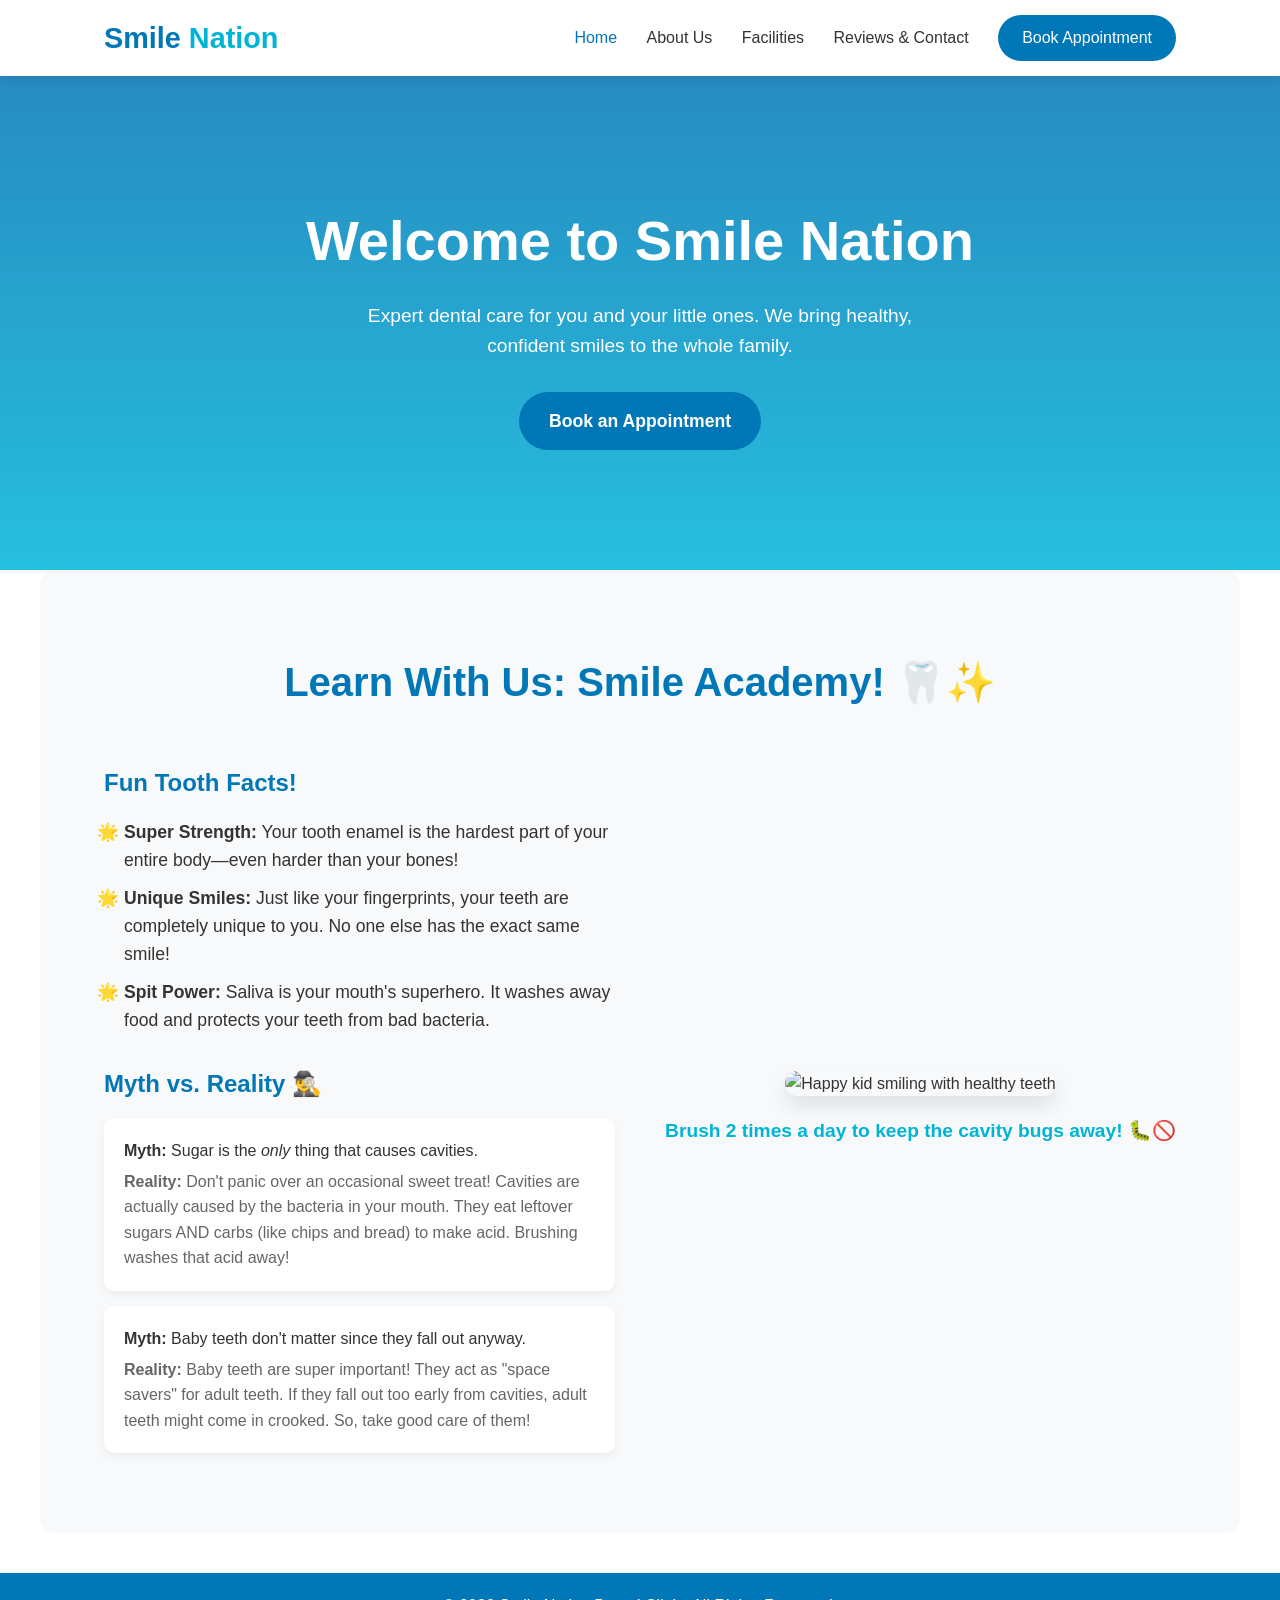
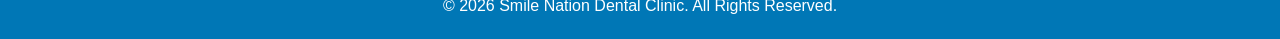
==== index.html @ 423d79e2 "Add files via upload" ====
<!DOCTYPE html>
<html lang="en">
<head>
    <meta charset="UTF-8">
    <meta name="viewport" content="width=device-width, initial-scale=1.0">
    <title>Smile Nation Dental Clinic</title>
    <link rel="stylesheet" href="styles.css">
</head>
<body>
    <header>
        <div class="nav-container">
            <a href="index.html" class="logo">Smile <span>Nation</span></a>
            <nav class="nav-links">
                <a href="index.html" class="active">Home</a>
                <a href="about.html">About Us</a>
                <a href="facilities.html">Facilities</a>
                <a href="contact.html">Reviews & Contact</a>
                <a href="contact.html" class="btn-primary">Book Appointment</a>
            </nav>
        </div>
    </header>

    <main>
        <section class="hero">
            <h1>Welcome to Smile Nation</h1>
            <p>Expert dental care for you and your little ones. We bring healthy, confident smiles to the whole family.</p>
            <a href="contact.html" class="btn-primary" style="font-size: 1.1rem; padding: 15px 30px;">Book an Appointment</a>
        </section>
<section class="section" style="background-color: var(--bg-light); border-radius: 15px; margin-bottom: 40px;">
        <h2 class="section-title">Learn With Us: Smile Academy! 🦷✨</h2>
        
        <div class="grid-2">
            <div>
                <h3 style="color: var(--primary-blue); margin-bottom: 15px; font-size: 1.5rem;">Fun Tooth Facts!</h3>
                <ul style="list-style-type: '🌟 '; margin-left: 20px; margin-bottom: 30px; font-size: 1.1rem;">
                    <li style="margin-bottom: 10px;"><strong>Super Strength:</strong> Your tooth enamel is the hardest part of your entire body—even harder than your bones!</li>
                    <li style="margin-bottom: 10px;"><strong>Unique Smiles:</strong> Just like your fingerprints, your teeth are completely unique to you. No one else has the exact same smile!</li>
                    <li style="margin-bottom: 10px;"><strong>Spit Power:</strong> Saliva is your mouth's superhero. It washes away food and protects your teeth from bad bacteria.</li>
                </ul>

                <h3 style="color: var(--primary-blue); margin-bottom: 15px; font-size: 1.5rem;">Myth vs. Reality 🕵️‍♂️</h3>
                <div style="background: var(--white); padding: 20px; border-radius: 10px; box-shadow: 0 4px 10px rgba(0,0,0,0.05); margin-bottom: 15px;">
                    <p><strong>Myth:</strong> Sugar is the <em>only</em> thing that causes cavities.</p>
                    <p style="color: var(--text-light); margin-top: 5px;"><strong>Reality:</strong> Don't panic over an occasional sweet treat! Cavities are actually caused by the bacteria in your mouth. They eat leftover sugars AND carbs (like chips and bread) to make acid. Brushing washes that acid away!</p>
                </div>

                <div style="background: var(--white); padding: 20px; border-radius: 10px; box-shadow: 0 4px 10px rgba(0,0,0,0.05);">
                    <p><strong>Myth:</strong> Baby teeth don't matter since they fall out anyway.</p>
                    <p style="color: var(--text-light); margin-top: 5px;"><strong>Reality:</strong> Baby teeth are super important! They act as "space savers" for adult teeth. If they fall out too early from cavities, adult teeth might come in crooked. So, take good care of them!</p>
                </div>
            </div>
            
            <div style="text-align: center;">
                <img src="C:\Users\Admin\Downloads\smile nation\kid with dentist.jpg" alt="Happy kid smiling with healthy teeth" style="width: 100%; max-width: 450px; border-radius: 15px; box-shadow: 0 10px 20px rgba(0,0,0,0.1); margin-bottom: 20px;">
                <p style="font-size: 1.2rem; font-weight: bold; color: var(--light-blue);">Brush 2 times a day to keep the cavity bugs away! 🐛🚫</p>
            </div>
        </div>
    </section>
    </main>

    <footer>
        <p>© 2026 Smile Nation Dental Clinic. All Rights Reserved.</p>
    </footer>
</body>
</html>
---- styles.css ----
/* styles.css */
:root {
    --primary-blue: #0077b6;
    --light-blue: #00b4d8;
    --accent-color: #ffb703;
    --text-dark: #333333;
    --text-light: #666666;
    --bg-light: #f8f9fa;
    --white: #ffffff;
}

* {
    margin: 0;
    padding: 0;
    box-sizing: border-box;
    font-family: 'Segoe UI', Tahoma, Geneva, Verdana, sans-serif;
}

body {
    color: var(--text-dark);
    line-height: 1.6;
    display: flex;
    flex-direction: column;
    min-height: 100vh;
}

/* Navigation Bar */
header {
    background-color: var(--white);
    box-shadow: 0 2px 10px rgba(0,0,0,0.1);
    position: sticky;
    top: 0;
    z-index: 1000;
}

.nav-container {
    max-width: 1200px;
    margin: auto;
    padding: 15px 5%;
    display: flex;
    justify-content: space-between;
    align-items: center;
}

.logo {
    font-size: 1.8rem;
    font-weight: 800;
    color: var(--primary-blue);
    text-decoration: none;
}

.logo span {
    color: var(--light-blue);
}

.nav-links a {
    margin-left: 25px;
    text-decoration: none;
    color: var(--text-dark);
    font-weight: 500;
    transition: color 0.3s ease;
}

.nav-links a:hover, .nav-links a.active {
    color: var(--primary-blue);
}

.btn-primary {
    background-color: var(--primary-blue);
    color: var(--white) !important;
    padding: 10px 24px;
    border-radius: 50px;
    text-decoration: none;
    font-weight: 600;
    transition: background 0.3s;
    display: inline-block;
}

.btn-primary:hover {
    background-color: #023e8a;
}

/* General Layout */
main {
    flex: 1; /* Pushes footer to the bottom */
}

.section {
    padding: 80px 5%;
    max-width: 1200px;
    margin: auto;
}

.section-title {
    text-align: center;
    font-size: 2.5rem;
    color: var(--primary-blue);
    margin-bottom: 50px;
}

/* Hero Section */
.hero {
    background: linear-gradient(rgba(0, 119, 182, 0.85), rgba(0, 180, 216, 0.85)), url('https://images.unsplash.com/photo-1606811841689-23dfddce3e95?ixlib=rb-4.0.3&auto=format&fit=crop&w=1920&q=80') center/cover;
    color: var(--white);
    text-align: center;
    padding: 120px 20px;
}

.hero h1 { font-size: 3.5rem; margin-bottom: 15px; }
.hero p { font-size: 1.2rem; margin-bottom: 30px; max-width: 600px; margin: 0 auto 30px auto; }

/* Grids */
.grid-2 {
    display: grid;
    grid-template-columns: 1fr 1fr;
    gap: 50px;
    align-items: center;
}

.grid-3 {
    display: grid;
    grid-template-columns: repeat(auto-fit, minmax(280px, 1fr));
    gap: 30px;
}

/* About Elements */
.about-image {
    width: 100%;
    height: 450px;
    background-color: #e9ecef;
    border-radius: 15px;
    display: flex;
    align-items: center;
    justify-content: center;
    color: var(--text-light);
    border: 2px dashed #ccc;
    overflow: hidden;
}
.about-image img { width: 100%; height: 100%; object-fit: cover; display: none; }
.about-text h3 { font-size: 1.8rem; margin-bottom: 10px; }
.about-text h4 { color: var(--light-blue); margin-bottom: 20px; font-weight: 500; }

/* Facility Cards */
.facility-card, .review-card {
    background: var(--white);
    padding: 30px;
    border-radius: 10px;
    box-shadow: 0 4px 15px rgba(0,0,0,0.05);
}
.facility-card { text-align: center; border-bottom: 4px solid var(--light-blue); transition: transform 0.3s; }
.facility-card:hover { transform: translateY(-10px); }
.facility-card h3 { margin-bottom: 15px; color: var(--primary-blue); }

/* Video */
.video-wrapper {
    position: relative;
    padding-bottom: 56.25%;
    height: 0;
    border-radius: 15px;
    overflow: hidden;
    box-shadow: 0 10px 30px rgba(0,0,0,0.1);
    max-width: 800px;
    margin: auto;
}
.video-wrapper iframe { position: absolute; top: 0; left: 0; width: 100%; height: 100%; border: 0; }

/* Contact & Reviews */
.stars { color: var(--accent-color); font-size: 1.2rem; margin-bottom: 15px; }
.social-links a { color: #E1306C; font-weight: bold; text-decoration: none; font-size: 1.2rem; }
.map-container iframe { width: 100%; height: 350px; border: 0; border-radius: 10px; }

/* Footer */
footer {
    background-color: var(--primary-blue);
    color: var(--white);
    text-align: center;
    padding: 20px;
    margin-top: auto;
}

@media (max-width: 768px) {
    .nav-links { display: none; }
    .grid-2 { grid-template-columns: 1fr; }
    .hero h1 { font-size: 2.5rem; }
}
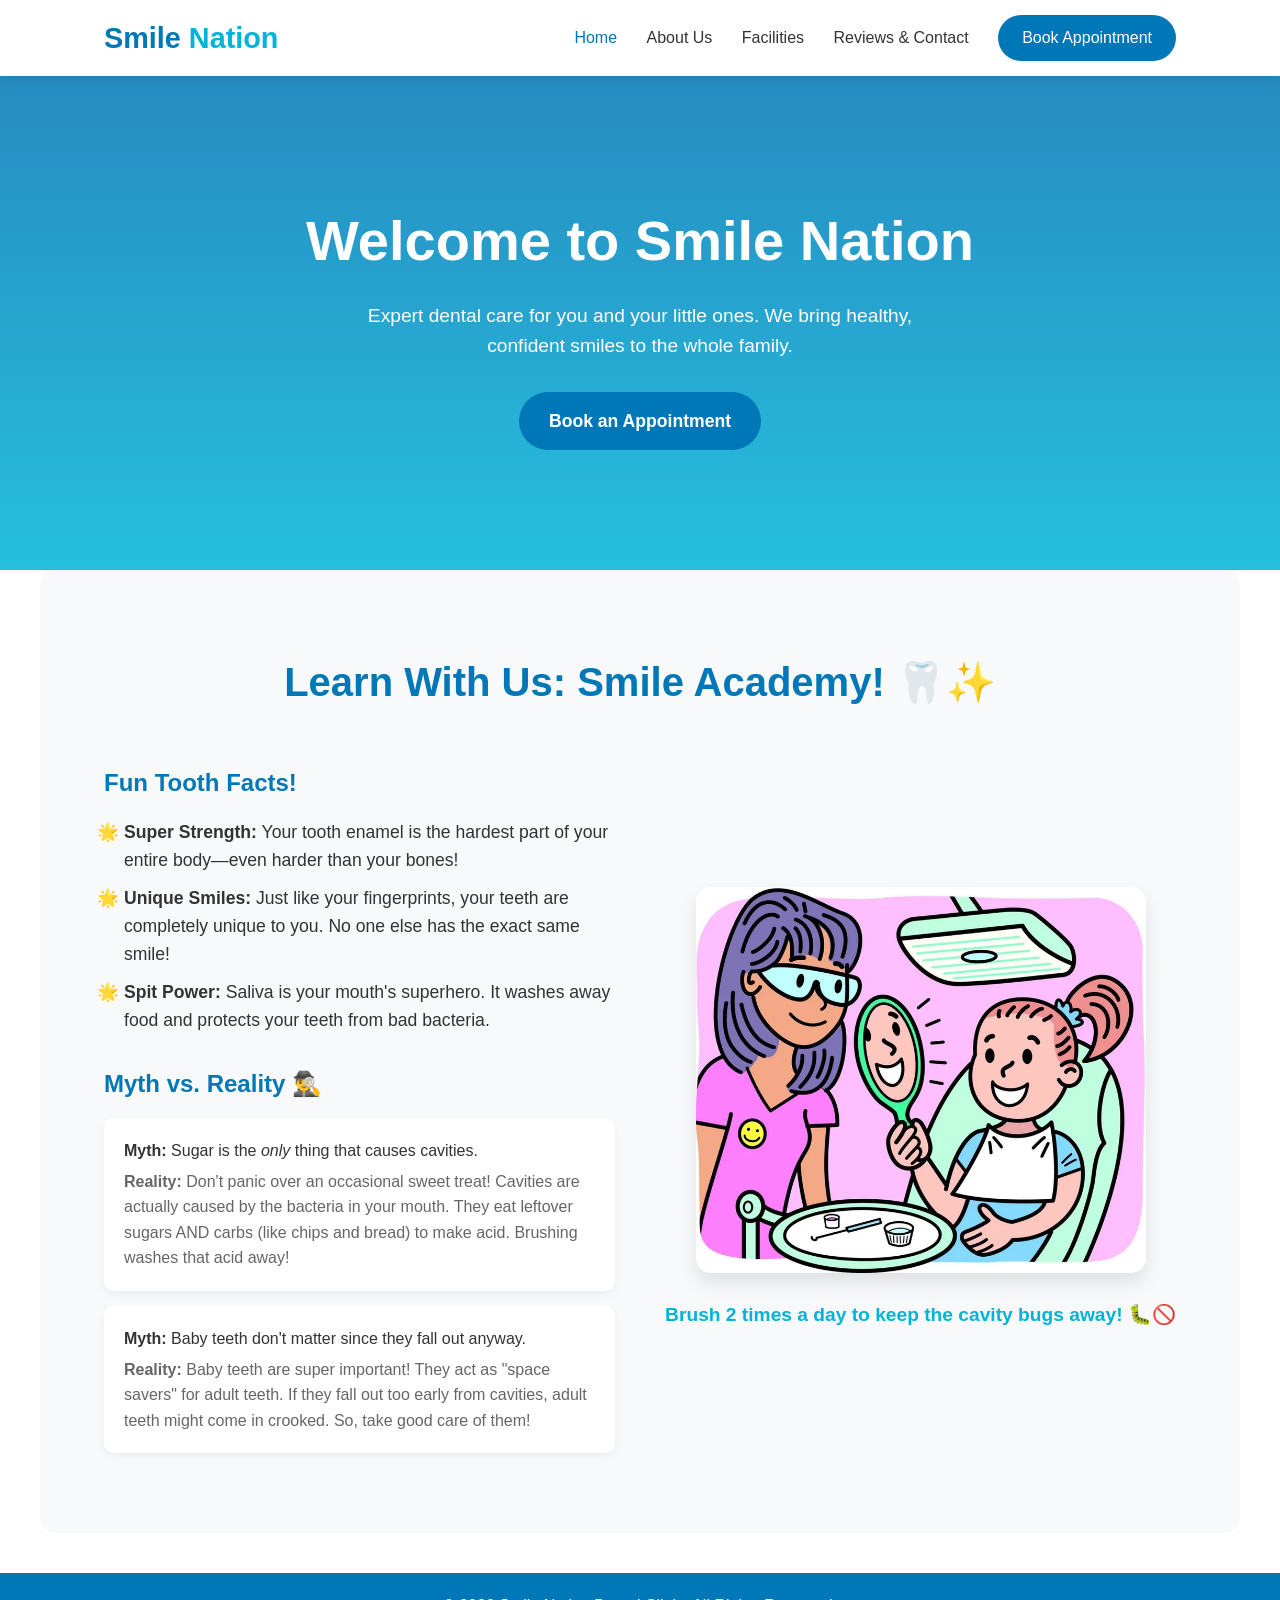
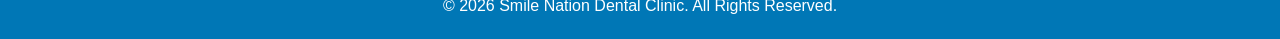
==== commit 1222096f: "Update index.html" ====
--- a/index.html
+++ b/index.html
@@ -51,7 +51,7 @@
             </div>
             
             <div style="text-align: center;">
-                <img src="C:\Users\Admin\Downloads\smile nation\kid with dentist.jpg" alt="Happy kid smiling with healthy teeth" style="width: 100%; max-width: 450px; border-radius: 15px; box-shadow: 0 10px 20px rgba(0,0,0,0.1); margin-bottom: 20px;">
+                <img src="kid with dentist.jpg" alt="Happy kid smiling with healthy teeth" style="width: 100%; max-width: 450px; border-radius: 15px; box-shadow: 0 10px 20px rgba(0,0,0,0.1); margin-bottom: 20px;">
                 <p style="font-size: 1.2rem; font-weight: bold; color: var(--light-blue);">Brush 2 times a day to keep the cavity bugs away! 🐛🚫</p>
             </div>
         </div>
@@ -62,4 +62,4 @@
         <p>© 2026 Smile Nation Dental Clinic. All Rights Reserved.</p>
     </footer>
 </body>
-</html>+</html>
